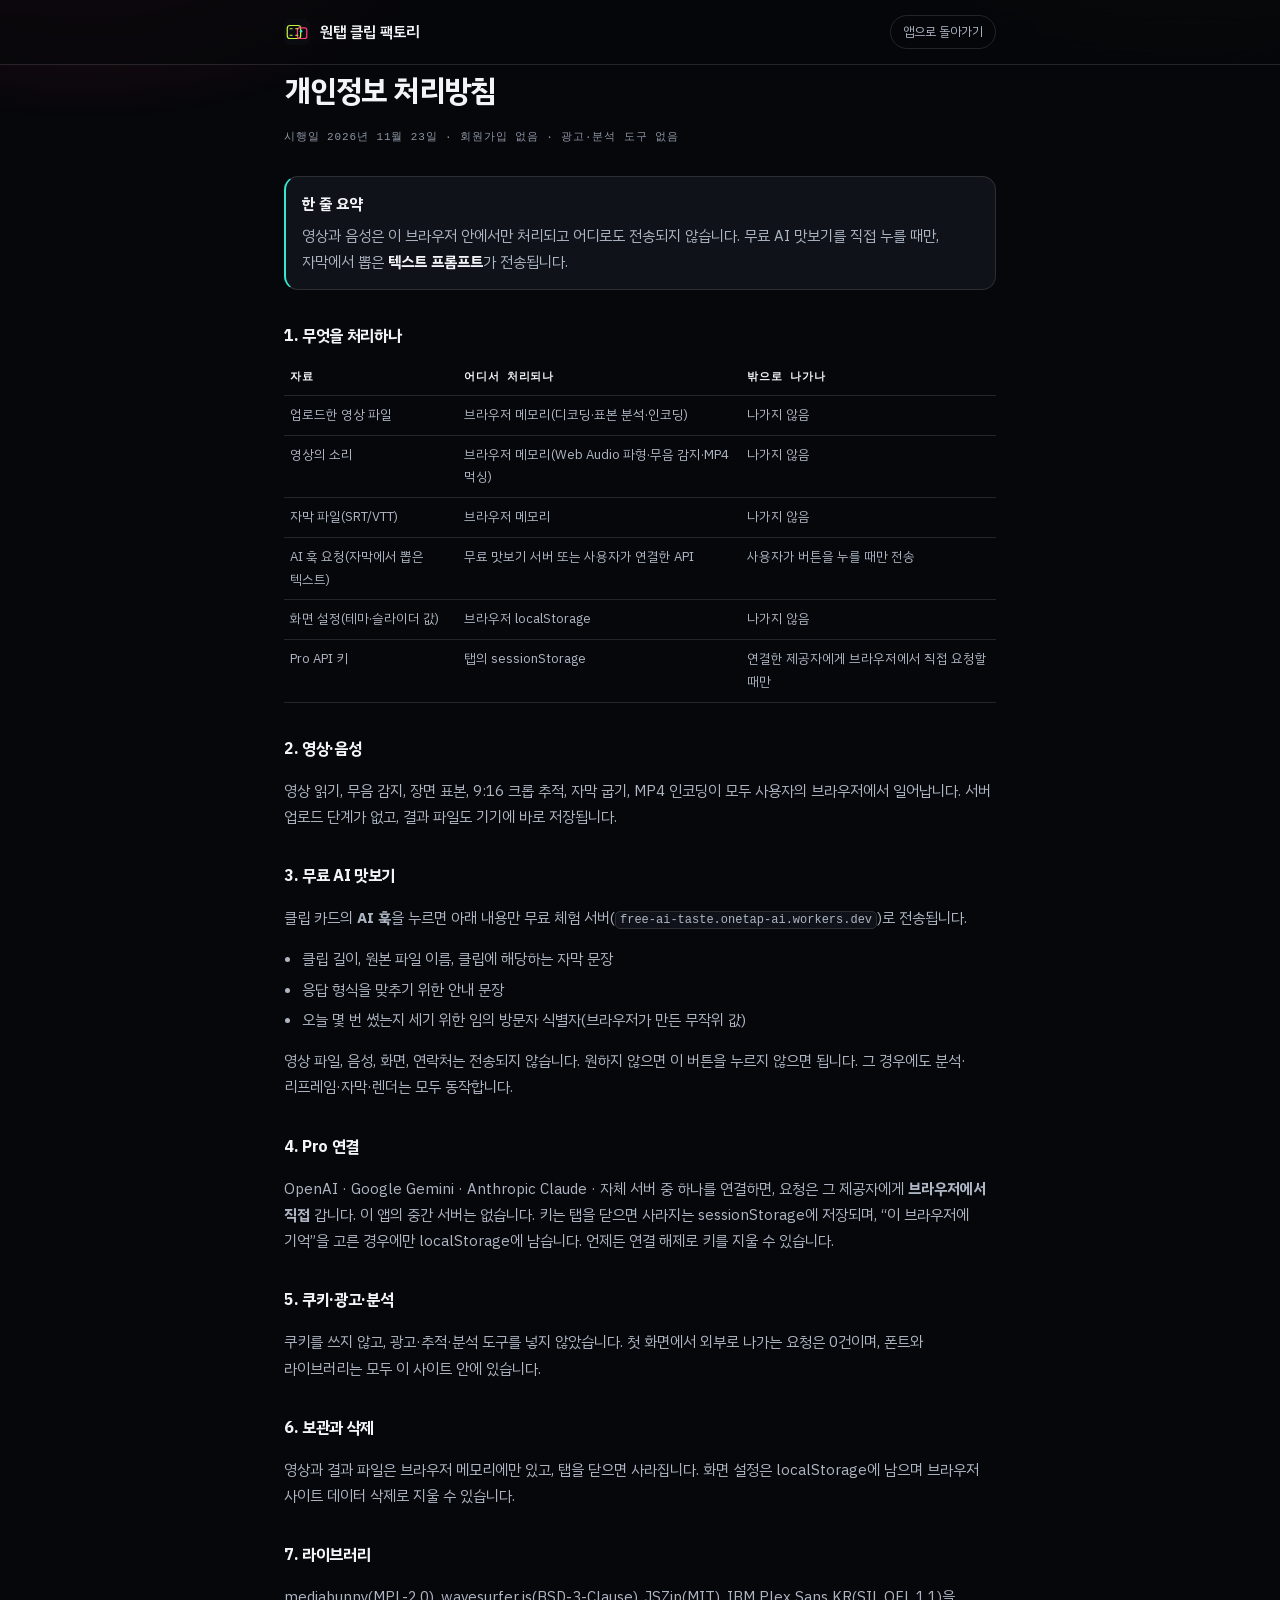
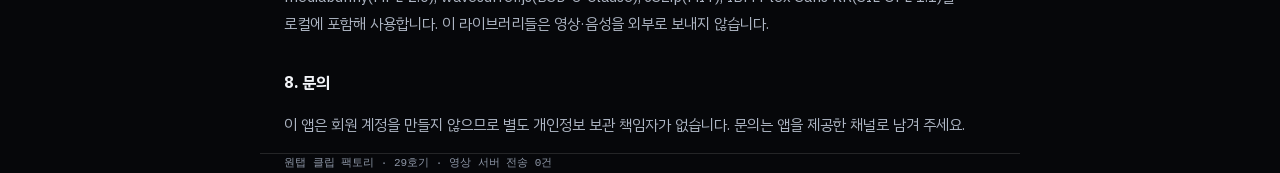
==== privacy.html @ 2fb36cf5 "feat: OneTap Clip Factory — long video to 9:16 short-form clips, fully in the browser" ====
<!DOCTYPE html>
<html lang="ko" data-theme="dark">
<head>
<meta charset="utf-8" />
<meta name="viewport" content="width=device-width, initial-scale=1" />
<title>개인정보 처리방침 — 원탭 클립 팩토리</title>
<meta name="description" content="원탭 클립 팩토리의 개인정보 처리방침. 영상과 음성은 브라우저 안에서만 처리되고 서버로 전송되지 않습니다. 무료 AI 맛보기를 쓸 때는 텍스트 프롬프트만 전송됩니다." />
<meta name="theme-color" content="#06070A" />
<meta name="color-scheme" content="dark light" />
<link rel="icon" href="favicon.svg" type="image/svg+xml" />
<style>
  @font-face { font-family: 'PlexKR'; src: url('assets/fonts/plexkr-Regular.woff2') format('woff2'); font-weight: 400; font-display: swap; }
  @font-face { font-family: 'PlexKR'; src: url('assets/fonts/plexkr-SemiBold.woff2') format('woff2'); font-weight: 500 600; font-display: swap; }
  @font-face { font-family: 'PlexKR'; src: url('assets/fonts/plexkr-Bold.woff2') format('woff2'); font-weight: 700 900; font-display: swap; }
  :root { --canvas:#06070A; --surface:#0F1218; --ink:#F2F4F8; --sub:#AEB6C4; --muted:#8C95A5; --line:rgba(255,255,255,.12); --accent:#FF7E9F; --teal:#35E6D0; --lime:#C8F441; --mono:ui-monospace,SFMono-Regular,Menlo,monospace; }
  html[data-theme="light"] { --canvas:#F2F4F8; --surface:#FFFFFF; --ink:#0D1016; --sub:#4A5261; --muted:#5D6673; --line:#E0E5EC; --accent:#A3134B; --teal:#0B7A6C; --lime:#4E6B00; }
  * { box-sizing: border-box; }
  body { margin:0; min-height:100vh; background:var(--canvas); color:var(--ink); font-family:'PlexKR', -apple-system, 'Apple SD Gothic Neo', sans-serif; font-size:15px; line-height:1.75; word-break:keep-all; -webkit-font-smoothing:antialiased; }
  body::before { content:""; position:fixed; inset:-20% -10%; pointer-events:none; z-index:0;
    background: radial-gradient(42% 34% at 14% 0%, rgba(255,59,114,.24), transparent 70%), radial-gradient(36% 28% at 86% 0%, rgba(200,244,65,.12), transparent 70%); }
  header { border-bottom:1px solid var(--line); position:relative; z-index:1; background:color-mix(in srgb, var(--canvas) 72%, transparent); -webkit-backdrop-filter:blur(18px); backdrop-filter:blur(18px); }
  .wrap { max-width:760px; margin:0 auto; padding:0 24px; }
  header .wrap { display:flex; align-items:center; justify-content:space-between; gap:16px; padding-top:15px; padding-bottom:15px; }
  .brand { display:flex; align-items:center; gap:10px; color:var(--ink); text-decoration:none; font-weight:600; font-size:15px; }
  .brand img { width:26px; height:26px; }
  header a.back { font-size:12.5px; color:var(--sub); text-decoration:none; border:1px solid var(--line); border-radius:999px; padding:5px 12px; }
  header a.back:hover { color:var(--ink); }
  main { padding:40px 0 64px; position:relative; z-index:1; }
  h1 { font-size:30px; letter-spacing:-0.04em; margin:0 0 8px; }
  .meta { font-family:var(--mono); font-size:11px; letter-spacing:.08em; text-transform:uppercase; color:var(--muted); margin-bottom:28px; }
  h2 { font-size:16px; margin:32px 0 8px; letter-spacing:-0.02em; }
  p, li { color:var(--sub); }
  ul { padding-left:18px; margin:8px 0; }
  li { margin:4px 0; }
  .box { background:var(--surface); border:1px solid var(--line); border-left:2px solid var(--teal); border-radius:14px; padding:14px 16px; margin:14px 0; }
  .box strong { color:var(--ink); }
  .box p { margin:6px 0 0; }
  table { width:100%; border-collapse:collapse; margin:10px 0 0; font-size:13px; }
  th, td { text-align:left; border-bottom:1px solid var(--line); padding:8px 6px; vertical-align:top; color:var(--sub); }
  th { color:var(--ink); font-weight:600; font-family:var(--mono); font-size:10.5px; letter-spacing:.08em; text-transform:uppercase; }
  code { font-family:var(--mono); font-size:12px; background:var(--surface); border:1px solid var(--line); border-radius:5px; padding:1px 4px; }
  footer { border-top:1px solid var(--line); padding:20px 0 40px; font-family:var(--mono); font-size:11px; color:var(--muted); position:relative; z-index:1; }
  a { color:var(--accent); }
</style>
</head>
<body>
<header>
  <div class="wrap">
    <a class="brand" href="index.html"><img src="favicon.svg" alt="" />원탭 클립 팩토리</a>
    <a class="back" href="index.html">앱으로 돌아가기</a>
  </div>
</header>
<main class="wrap">
  <h1>개인정보 처리방침</h1>
  <p class="meta">시행일 2026년 11월 23일 · 회원가입 없음 · 광고·분석 도구 없음</p>

  <div class="box">
    <strong>한 줄 요약</strong>
    <p>영상과 음성은 이 브라우저 안에서만 처리되고 어디로도 전송되지 않습니다. 무료 AI 맛보기를 직접 누를 때만, 자막에서 뽑은 <strong>텍스트 프롬프트</strong>가 전송됩니다.</p>
  </div>

  <h2>1. 무엇을 처리하나</h2>
  <table>
    <tr><th>자료</th><th>어디서 처리되나</th><th>밖으로 나가나</th></tr>
    <tr><td>업로드한 영상 파일</td><td>브라우저 메모리(디코딩·표본 분석·인코딩)</td><td>나가지 않음</td></tr>
    <tr><td>영상의 소리</td><td>브라우저 메모리(Web Audio 파형·무음 감지·MP4 먹싱)</td><td>나가지 않음</td></tr>
    <tr><td>자막 파일(SRT/VTT)</td><td>브라우저 메모리</td><td>나가지 않음</td></tr>
    <tr><td>AI 훅 요청(자막에서 뽑은 텍스트)</td><td>무료 맛보기 서버 또는 사용자가 연결한 API</td><td>사용자가 버튼을 누를 때만 전송</td></tr>
    <tr><td>화면 설정(테마·슬라이더 값)</td><td>브라우저 localStorage</td><td>나가지 않음</td></tr>
    <tr><td>Pro API 키</td><td>탭의 sessionStorage</td><td>연결한 제공자에게 브라우저에서 직접 요청할 때만</td></tr>
  </table>

  <h2>2. 영상·음성</h2>
  <p>영상 읽기, 무음 감지, 장면 표본, 9:16 크롭 추적, 자막 굽기, MP4 인코딩이 모두 사용자의 브라우저에서 일어납니다. 서버 업로드 단계가 없고, 결과 파일도 기기에 바로 저장됩니다.</p>

  <h2>3. 무료 AI 맛보기</h2>
  <p>클립 카드의 <strong>AI 훅</strong>을 누르면 아래 내용만 무료 체험 서버(<code>free-ai-taste.onetap-ai.workers.dev</code>)로 전송됩니다.</p>
  <ul>
    <li>클립 길이, 원본 파일 이름, 클립에 해당하는 자막 문장</li>
    <li>응답 형식을 맞추기 위한 안내 문장</li>
    <li>오늘 몇 번 썼는지 세기 위한 임의 방문자 식별자(브라우저가 만든 무작위 값)</li>
  </ul>
  <p>영상 파일, 음성, 화면, 연락처는 전송되지 않습니다. 원하지 않으면 이 버튼을 누르지 않으면 됩니다. 그 경우에도 분석·리프레임·자막·렌더는 모두 동작합니다.</p>

  <h2>4. Pro 연결</h2>
  <p>OpenAI · Google Gemini · Anthropic Claude · 자체 서버 중 하나를 연결하면, 요청은 그 제공자에게 <strong>브라우저에서 직접</strong> 갑니다. 이 앱의 중간 서버는 없습니다. 키는 탭을 닫으면 사라지는 sessionStorage에 저장되며, “이 브라우저에 기억”을 고른 경우에만 localStorage에 남습니다. 언제든 연결 해제로 키를 지울 수 있습니다.</p>

  <h2>5. 쿠키·광고·분석</h2>
  <p>쿠키를 쓰지 않고, 광고·추적·분석 도구를 넣지 않았습니다. 첫 화면에서 외부로 나가는 요청은 0건이며, 폰트와 라이브러리는 모두 이 사이트 안에 있습니다.</p>

  <h2>6. 보관과 삭제</h2>
  <p>영상과 결과 파일은 브라우저 메모리에만 있고, 탭을 닫으면 사라집니다. 화면 설정은 localStorage에 남으며 브라우저 사이트 데이터 삭제로 지울 수 있습니다.</p>

  <h2>7. 라이브러리</h2>
  <p>mediabunny(MPL-2.0), wavesurfer.js(BSD-3-Clause), JSZip(MIT), IBM Plex Sans KR(SIL OFL 1.1)을 로컬에 포함해 사용합니다. 이 라이브러리들은 영상·음성을 외부로 보내지 않습니다.</p>

  <h2>8. 문의</h2>
  <p>이 앱은 회원 계정을 만들지 않으므로 별도 개인정보 보관 책임자가 없습니다. 문의는 앱을 제공한 채널로 남겨 주세요.</p>
</main>
<footer class="wrap">원탭 클립 팩토리 · 29호기 · 영상 서버 전송 0건</footer>
</body>
</html>
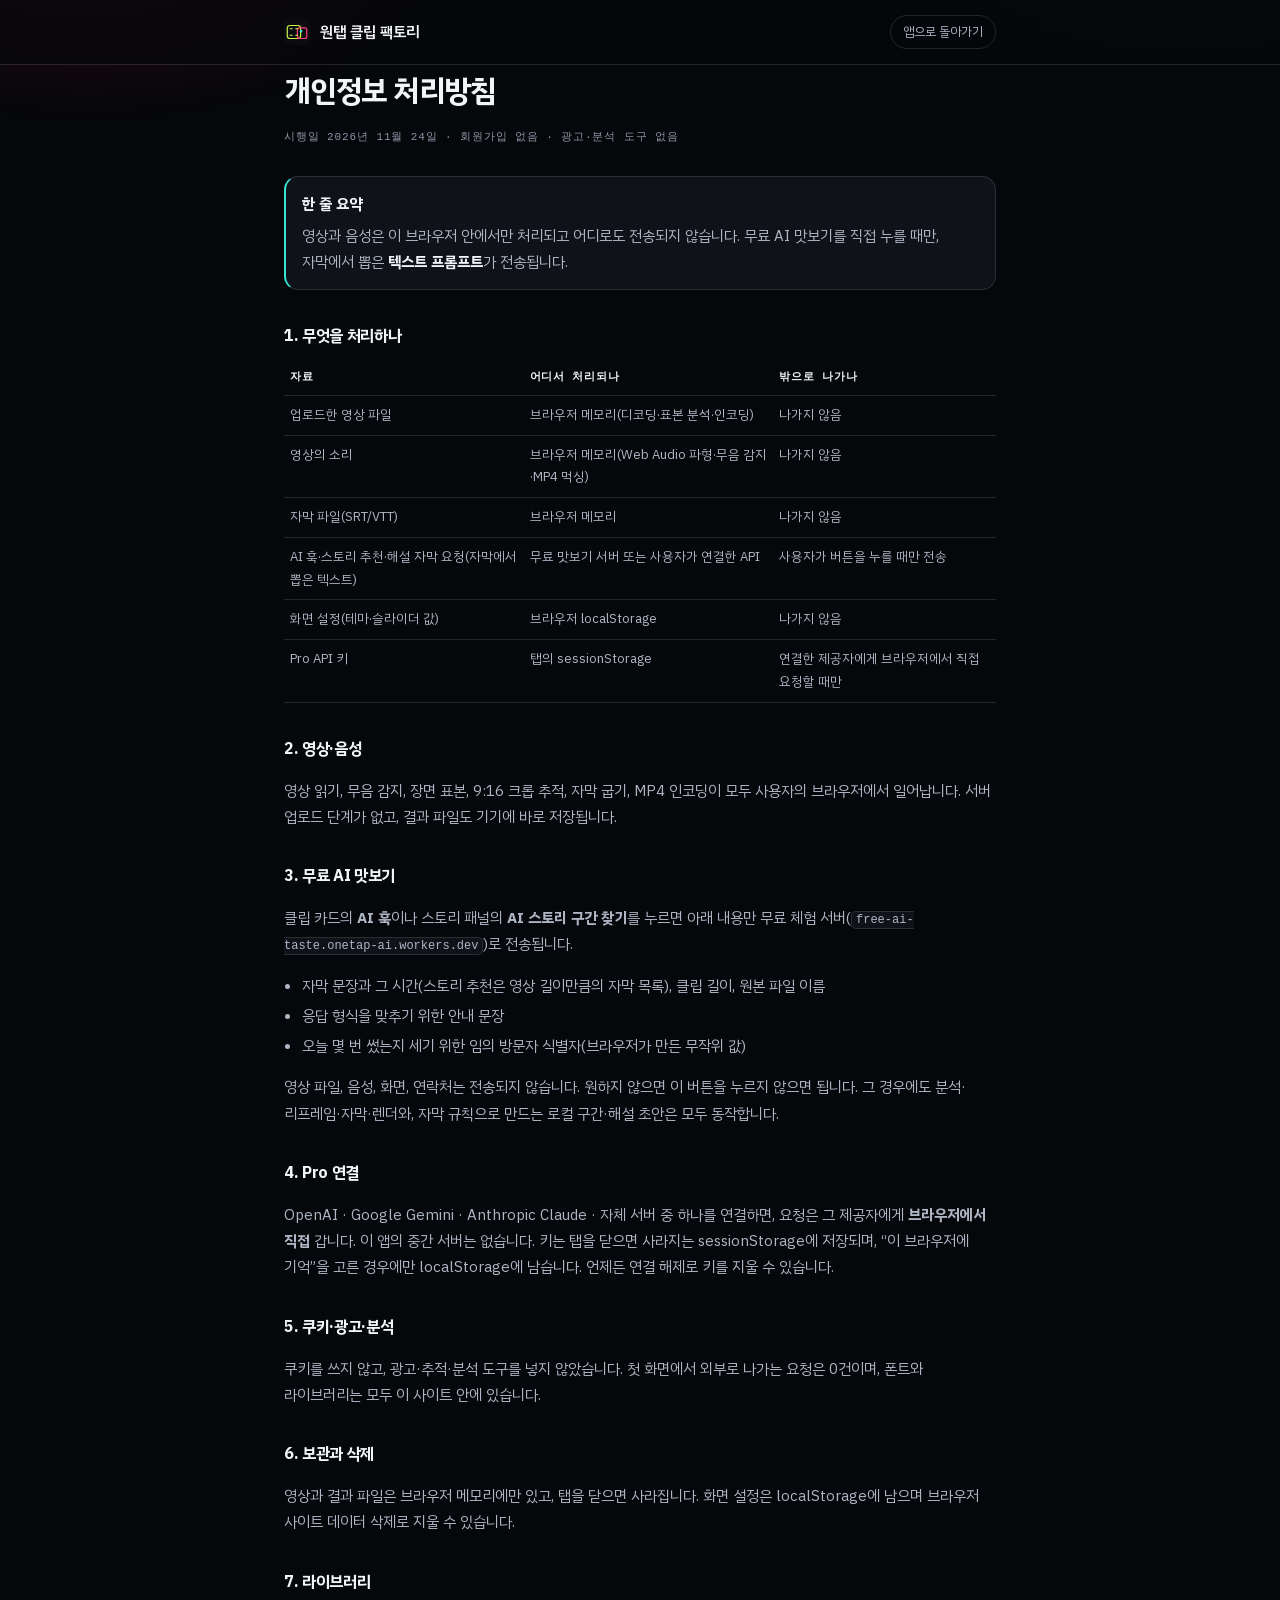
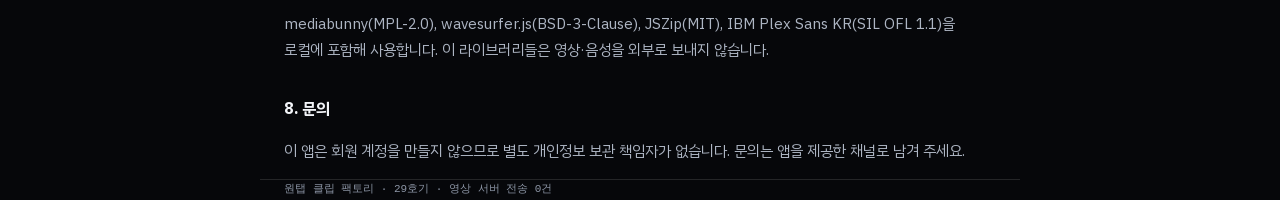
==== commit 5be4c4f0: "feat(clip-factory): 자막 기반 AI 스토리 구간 추천 + AI 해설 자막(새 해석) 생성·번인 - .srt/.vtt 입력(파일·붙여넣기·데모 자막) → AI가 스토" ====
--- a/privacy.html
+++ b/privacy.html
@@ -52,7 +52,7 @@
 </header>
 <main class="wrap">
   <h1>개인정보 처리방침</h1>
-  <p class="meta">시행일 2026년 11월 23일 · 회원가입 없음 · 광고·분석 도구 없음</p>
+  <p class="meta">시행일 2026년 11월 24일 · 회원가입 없음 · 광고·분석 도구 없음</p>
 
   <div class="box">
     <strong>한 줄 요약</strong>
@@ -65,7 +65,7 @@
     <tr><td>업로드한 영상 파일</td><td>브라우저 메모리(디코딩·표본 분석·인코딩)</td><td>나가지 않음</td></tr>
     <tr><td>영상의 소리</td><td>브라우저 메모리(Web Audio 파형·무음 감지·MP4 먹싱)</td><td>나가지 않음</td></tr>
     <tr><td>자막 파일(SRT/VTT)</td><td>브라우저 메모리</td><td>나가지 않음</td></tr>
-    <tr><td>AI 훅 요청(자막에서 뽑은 텍스트)</td><td>무료 맛보기 서버 또는 사용자가 연결한 API</td><td>사용자가 버튼을 누를 때만 전송</td></tr>
+    <tr><td>AI 훅·스토리 추천·해설 자막 요청(자막에서 뽑은 텍스트)</td><td>무료 맛보기 서버 또는 사용자가 연결한 API</td><td>사용자가 버튼을 누를 때만 전송</td></tr>
     <tr><td>화면 설정(테마·슬라이더 값)</td><td>브라우저 localStorage</td><td>나가지 않음</td></tr>
     <tr><td>Pro API 키</td><td>탭의 sessionStorage</td><td>연결한 제공자에게 브라우저에서 직접 요청할 때만</td></tr>
   </table>
@@ -74,13 +74,13 @@
   <p>영상 읽기, 무음 감지, 장면 표본, 9:16 크롭 추적, 자막 굽기, MP4 인코딩이 모두 사용자의 브라우저에서 일어납니다. 서버 업로드 단계가 없고, 결과 파일도 기기에 바로 저장됩니다.</p>
 
   <h2>3. 무료 AI 맛보기</h2>
-  <p>클립 카드의 <strong>AI 훅</strong>을 누르면 아래 내용만 무료 체험 서버(<code>free-ai-taste.onetap-ai.workers.dev</code>)로 전송됩니다.</p>
+  <p>클립 카드의 <strong>AI 훅</strong>이나 스토리 패널의 <strong>AI 스토리 구간 찾기</strong>를 누르면 아래 내용만 무료 체험 서버(<code>free-ai-taste.onetap-ai.workers.dev</code>)로 전송됩니다.</p>
   <ul>
-    <li>클립 길이, 원본 파일 이름, 클립에 해당하는 자막 문장</li>
+    <li>자막 문장과 그 시간(스토리 추천은 영상 길이만큼의 자막 목록), 클립 길이, 원본 파일 이름</li>
     <li>응답 형식을 맞추기 위한 안내 문장</li>
     <li>오늘 몇 번 썼는지 세기 위한 임의 방문자 식별자(브라우저가 만든 무작위 값)</li>
   </ul>
-  <p>영상 파일, 음성, 화면, 연락처는 전송되지 않습니다. 원하지 않으면 이 버튼을 누르지 않으면 됩니다. 그 경우에도 분석·리프레임·자막·렌더는 모두 동작합니다.</p>
+  <p>영상 파일, 음성, 화면, 연락처는 전송되지 않습니다. 원하지 않으면 이 버튼을 누르지 않으면 됩니다. 그 경우에도 분석·리프레임·자막·렌더와, 자막 규칙으로 만드는 로컬 구간·해설 초안은 모두 동작합니다.</p>
 
   <h2>4. Pro 연결</h2>
   <p>OpenAI · Google Gemini · Anthropic Claude · 자체 서버 중 하나를 연결하면, 요청은 그 제공자에게 <strong>브라우저에서 직접</strong> 갑니다. 이 앱의 중간 서버는 없습니다. 키는 탭을 닫으면 사라지는 sessionStorage에 저장되며, “이 브라우저에 기억”을 고른 경우에만 localStorage에 남습니다. 언제든 연결 해제로 키를 지울 수 있습니다.</p>
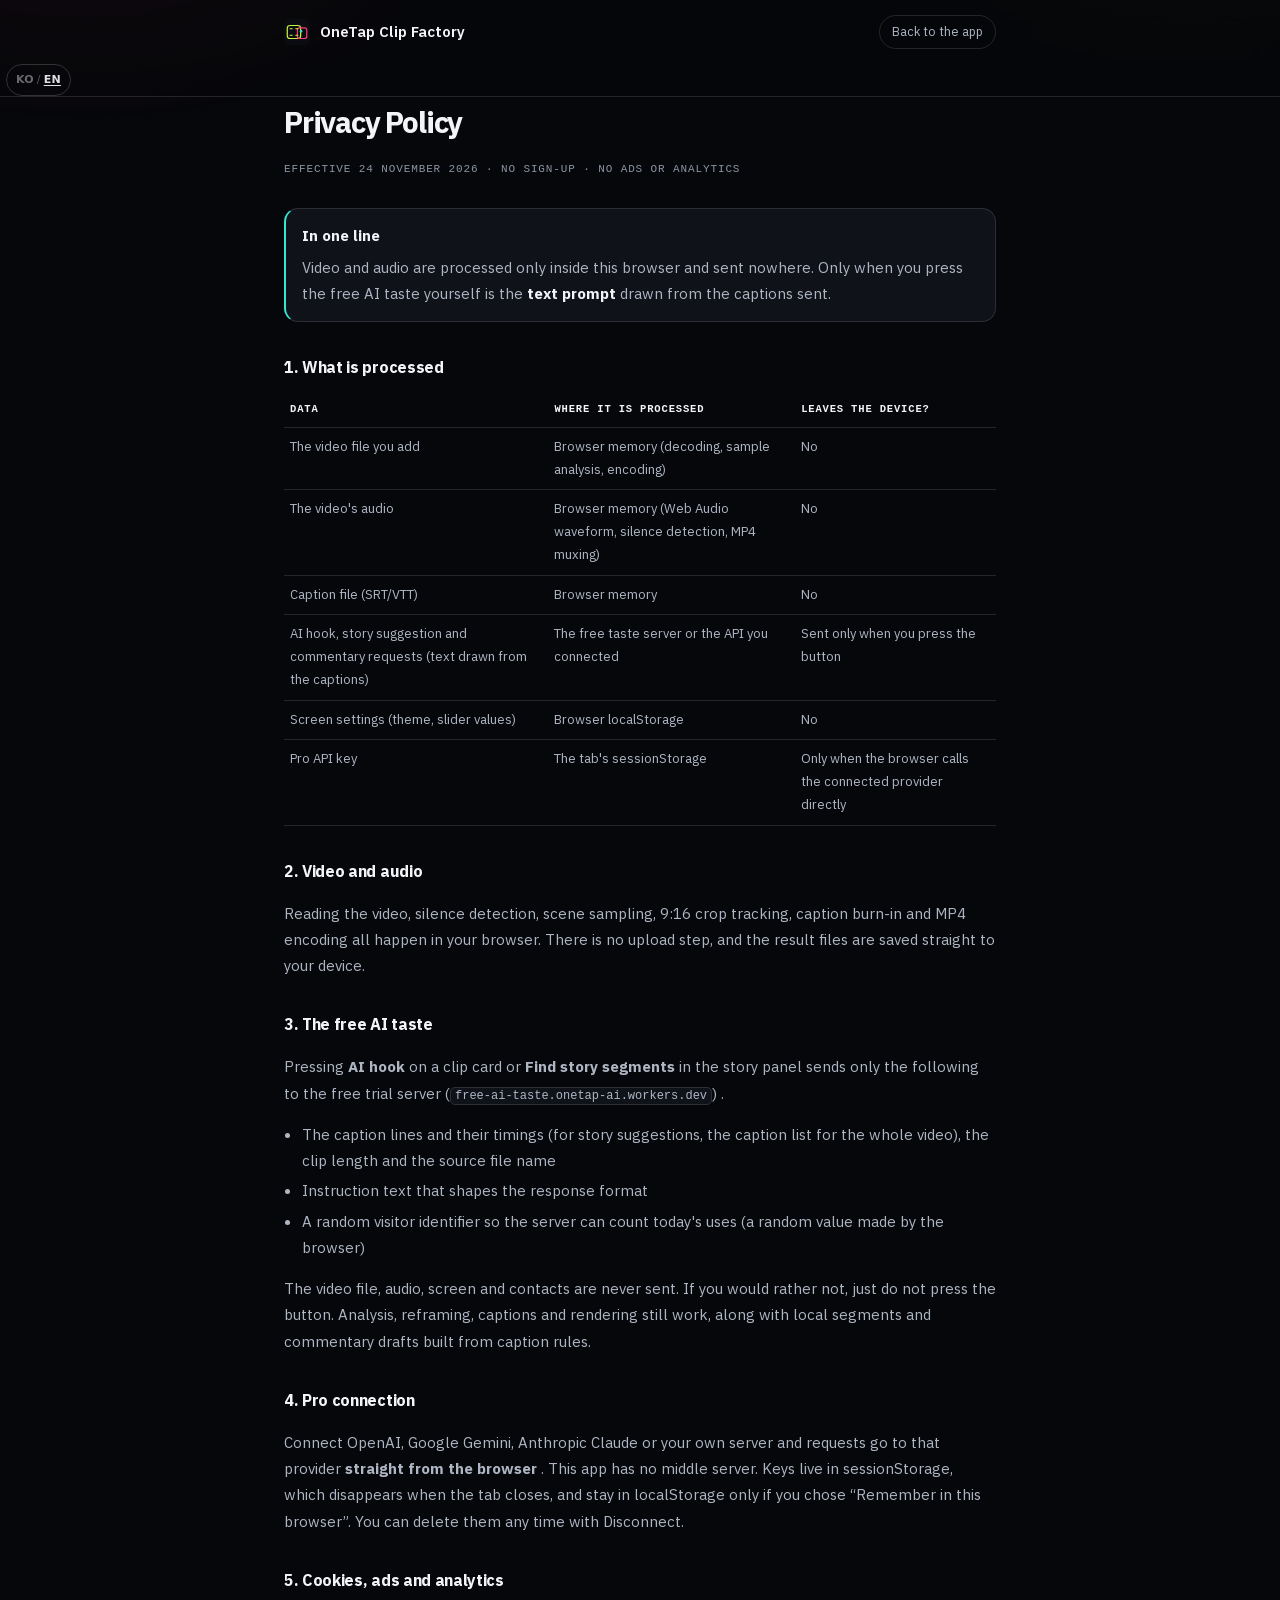
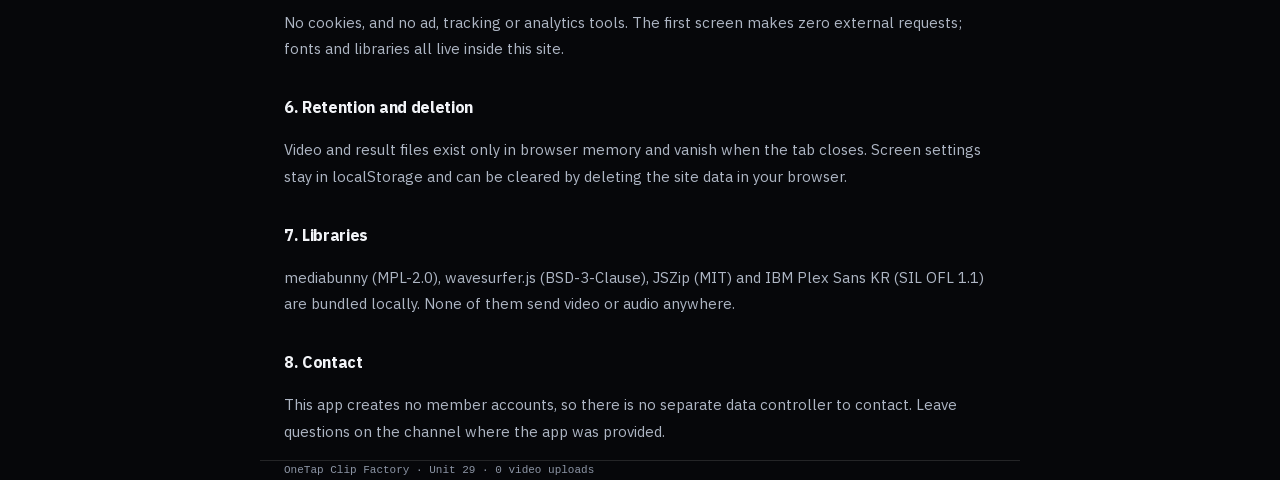
==== commit cbd343f1: "feat(i18n): 한/영 자동 감지 + KO/EN 토글, 전체 UI·가이드·개인정보 페이지 영문 번역" ====
--- a/privacy.html
+++ b/privacy.html
@@ -98,5 +98,6 @@
   <p>이 앱은 회원 계정을 만들지 않으므로 별도 개인정보 보관 책임자가 없습니다. 문의는 앱을 제공한 채널로 남겨 주세요.</p>
 </main>
 <footer class="wrap">원탭 클립 팩토리 · 29호기 · 영상 서버 전송 0건</footer>
+<script src="i18n.js"></script>
 </body>
 </html>
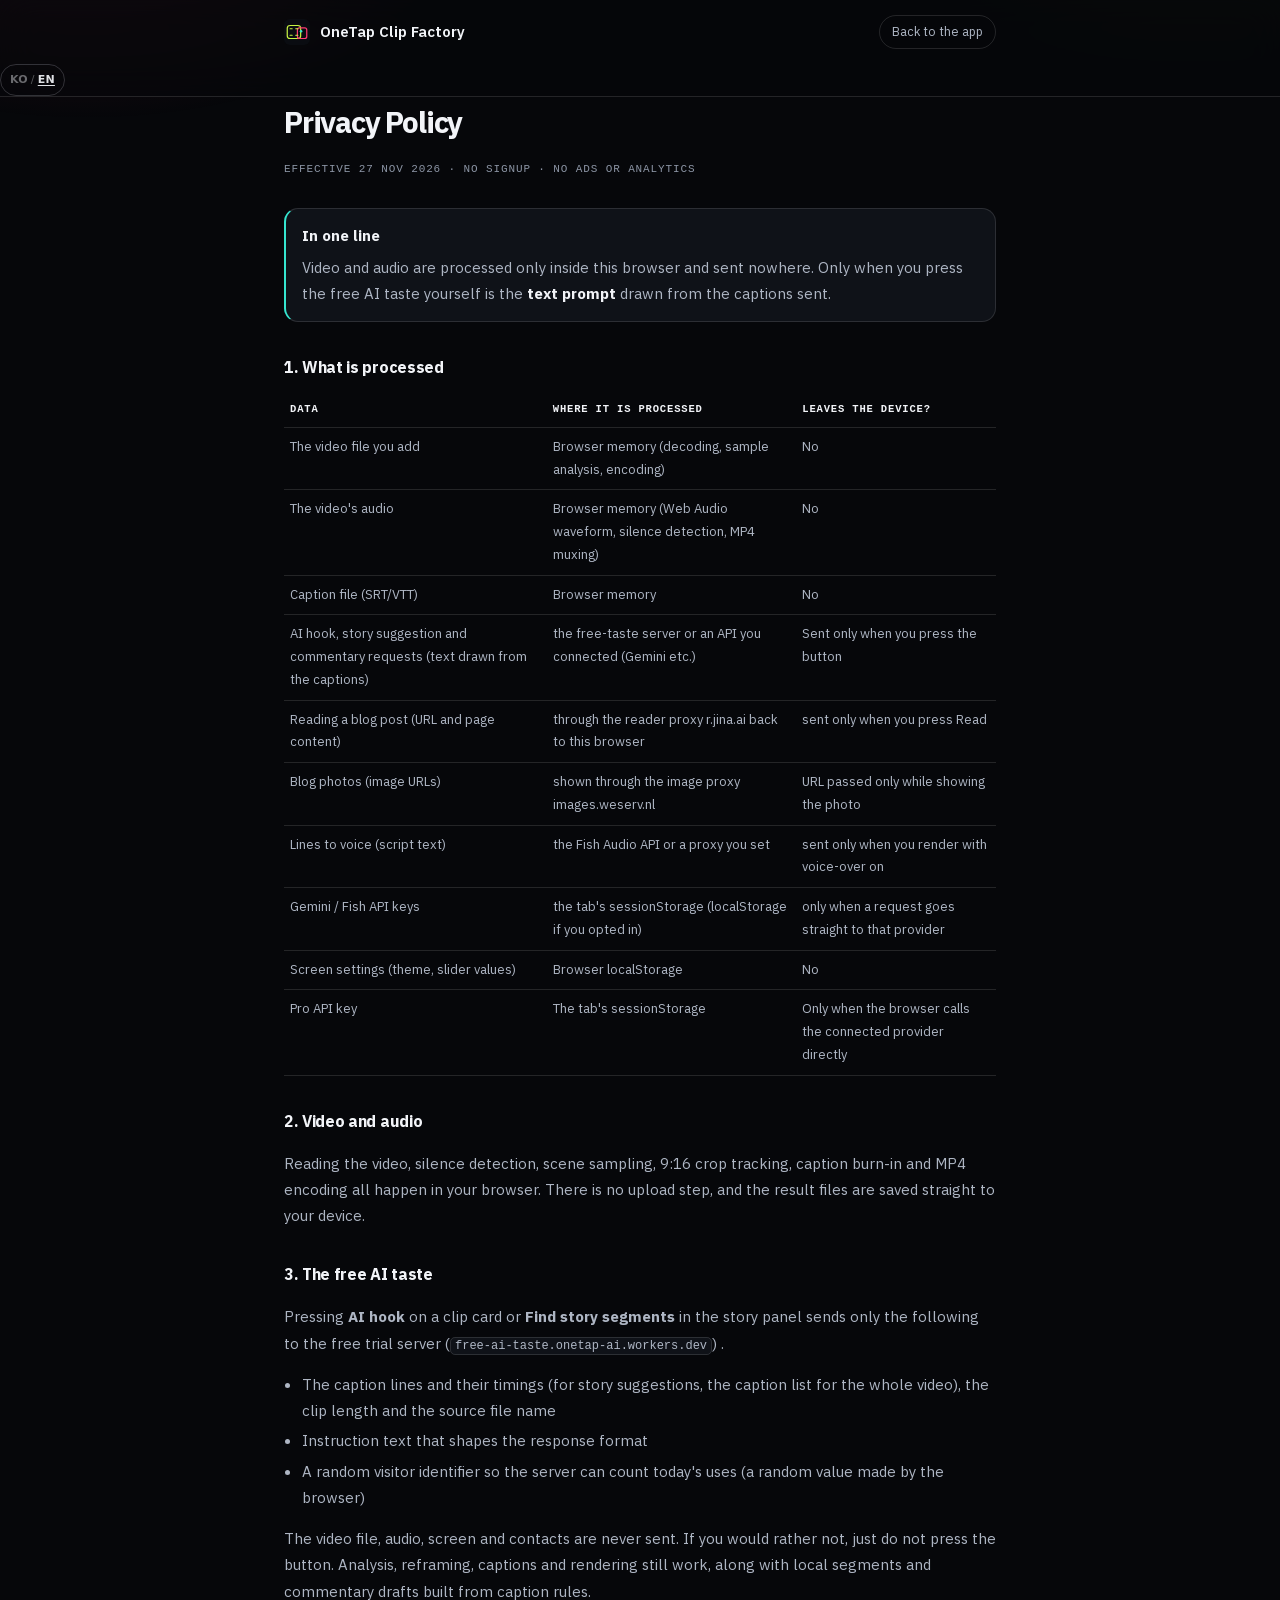
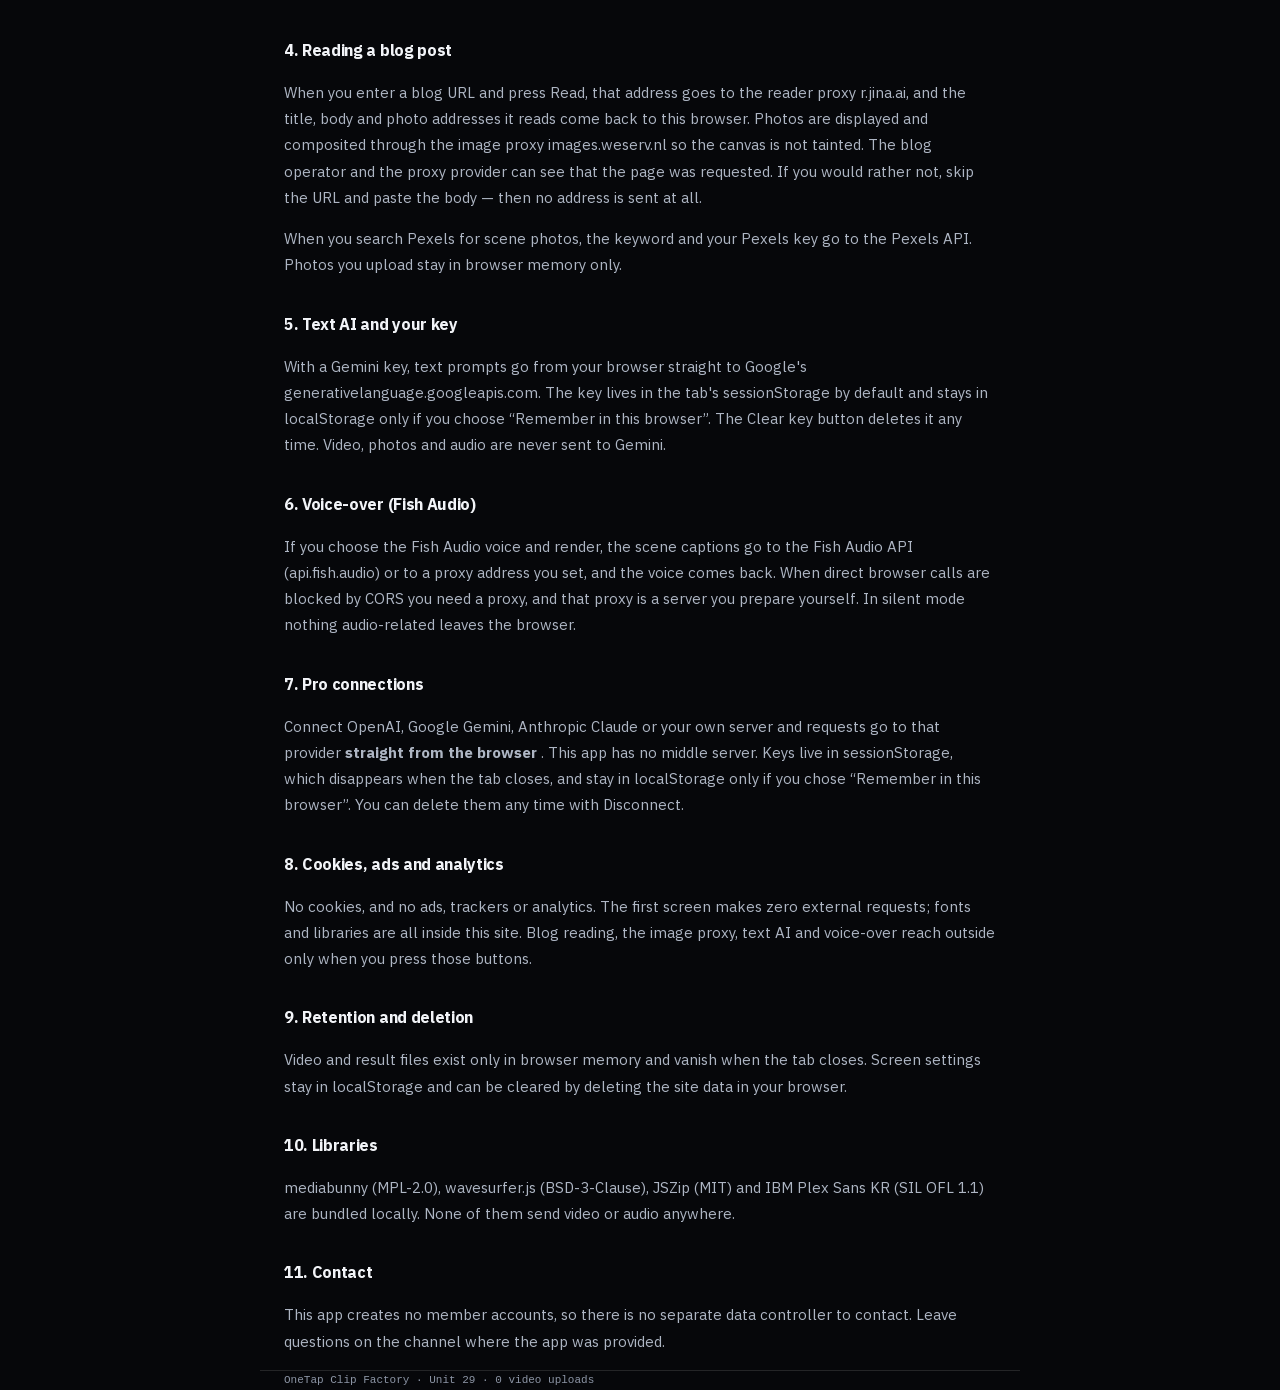
==== commit bd042c99: "feat(v2): 영상 원버튼 자동컷 + 블로그→카드 쇼츠 - 모드 A(영상 자동컷): 무음 자동 컷·9:16(피사체/중앙/블러 배경)·대본→자막 배분·   카라오케 자막·AI 제" ====
--- a/privacy.html
+++ b/privacy.html
@@ -52,7 +52,7 @@
 </header>
 <main class="wrap">
   <h1>개인정보 처리방침</h1>
-  <p class="meta">시행일 2026년 11월 24일 · 회원가입 없음 · 광고·분석 도구 없음</p>
+  <p class="meta">시행일 2026년 11월 27일 · 회원가입 없음 · 광고·분석 도구 없음</p>
 
   <div class="box">
     <strong>한 줄 요약</strong>
@@ -65,7 +65,11 @@
     <tr><td>업로드한 영상 파일</td><td>브라우저 메모리(디코딩·표본 분석·인코딩)</td><td>나가지 않음</td></tr>
     <tr><td>영상의 소리</td><td>브라우저 메모리(Web Audio 파형·무음 감지·MP4 먹싱)</td><td>나가지 않음</td></tr>
     <tr><td>자막 파일(SRT/VTT)</td><td>브라우저 메모리</td><td>나가지 않음</td></tr>
-    <tr><td>AI 훅·스토리 추천·해설 자막 요청(자막에서 뽑은 텍스트)</td><td>무료 맛보기 서버 또는 사용자가 연결한 API</td><td>사용자가 버튼을 누를 때만 전송</td></tr>
+    <tr><td>AI 훅·스토리 추천·해설 자막 요청(자막에서 뽑은 텍스트)</td><td>무료 맛보기 서버 또는 사용자가 연결한 API(Gemini 등)</td><td>사용자가 버튼을 누를 때만 전송</td></tr>
+    <tr><td>블로그 글 읽기(URL·페이지 내용)</td><td>읽기 프록시 r.jina.ai를 거쳐 이 브라우저로</td><td>URL을 읽기를 누를 때만 전송</td></tr>
+    <tr><td>블로그 사진(이미지 URL)</td><td>이미지 프록시 images.weserv.nl을 거쳐 표시</td><td>사진을 표시할 때만 URL 전달</td></tr>
+    <tr><td>더빙할 문장(대본 텍스트)</td><td>Fish Audio API 또는 사용자가 지정한 프록시</td><td>더빙을 켜고 렌더할 때만 전송</td></tr>
+    <tr><td>Gemini·Fish API 키</td><td>탭의 sessionStorage(선택한 경우 localStorage)</td><td>해당 제공자에게 직접 요청할 때만</td></tr>
     <tr><td>화면 설정(테마·슬라이더 값)</td><td>브라우저 localStorage</td><td>나가지 않음</td></tr>
     <tr><td>Pro API 키</td><td>탭의 sessionStorage</td><td>연결한 제공자에게 브라우저에서 직접 요청할 때만</td></tr>
   </table>
@@ -82,19 +86,29 @@
   </ul>
   <p>영상 파일, 음성, 화면, 연락처는 전송되지 않습니다. 원하지 않으면 이 버튼을 누르지 않으면 됩니다. 그 경우에도 분석·리프레임·자막·렌더와, 자막 규칙으로 만드는 로컬 구간·해설 초안은 모두 동작합니다.</p>
 
-  <h2>4. Pro 연결</h2>
+  <h2>4. 블로그 글 읽기</h2>
+  <p>블로그 URL을 넣고 읽기를 누르면 그 주소가 읽기 프록시 r.jina.ai로 전달되고, 프록시가 읽은 글의 제목·본문·사진 주소가 이 브라우저로 돌아옵니다. 사진은 캔버스가 오염되지 않도록 이미지 프록시 images.weserv.nl을 거쳐 표시·합성됩니다. 이 과정에서 블로그 운영자와 프록시 제공자는 해당 페이지를 요청한 사실을 알 수 있습니다. 읽고 싶지 않으면 URL을 쓰지 않고 본문을 직접 붙여넣으면 되고, 그 경우 어떤 주소도 전송되지 않습니다.</p>
+  <p>장면 사진을 Pexels에서 찾을 때는 검색어와 Pexels 키가 Pexels API로 전송됩니다. 내 사진을 올리면 그 파일은 브라우저 메모리에만 있습니다.</p>
+
+  <h2>5. 텍스트 AI와 내 키</h2>
+  <p>Gemini 키를 넣으면 글의 텍스트 프롬프트가 Google의 generativelanguage.googleapis.com으로 브라우저에서 직접 전송됩니다. 키는 기본으로 탭의 sessionStorage에만 있고, “이 브라우저에 기억”을 고른 경우에만 localStorage에 남습니다. 키 지우기 버튼으로 언제든 삭제할 수 있습니다. 영상·사진·음성은 Gemini로 보내지 않습니다.</p>
+
+  <h2>6. 더빙(Fish Audio)</h2>
+  <p>더빙을 Fish Audio 성우로 고르고 렌더하면, 장면의 자막 문장이 Fish Audio API(api.fish.audio) 또는 사용자가 직접 지정한 프록시 주소로 전송되어 음성을 받습니다. 브라우저에서 직접 호출이 막히는 경우(CORS)에는 프록시가 필요하며, 프록시는 사용자가 직접 준비한 서버입니다. 더빙을 쓰지 않는 무음 모드에서는 어떤 음성도 외부로 나가지 않습니다.</p>
+
+  <h2>7. Pro 연결</h2>
   <p>OpenAI · Google Gemini · Anthropic Claude · 자체 서버 중 하나를 연결하면, 요청은 그 제공자에게 <strong>브라우저에서 직접</strong> 갑니다. 이 앱의 중간 서버는 없습니다. 키는 탭을 닫으면 사라지는 sessionStorage에 저장되며, “이 브라우저에 기억”을 고른 경우에만 localStorage에 남습니다. 언제든 연결 해제로 키를 지울 수 있습니다.</p>
 
-  <h2>5. 쿠키·광고·분석</h2>
-  <p>쿠키를 쓰지 않고, 광고·추적·분석 도구를 넣지 않았습니다. 첫 화면에서 외부로 나가는 요청은 0건이며, 폰트와 라이브러리는 모두 이 사이트 안에 있습니다.</p>
+  <h2>8. 쿠키·광고·분석</h2>
+  <p>쿠키를 쓰지 않고, 광고·추적·분석 도구를 넣지 않았습니다. 첫 화면에서 외부로 나가는 요청은 0건이며, 폰트와 라이브러리는 모두 이 사이트 안에 있습니다. 블로그 읽기·이미지 프록시·텍스트 AI·더빙은 해당 버튼을 눌렀을 때만 외부로 요청합니다.</p>
 
-  <h2>6. 보관과 삭제</h2>
+  <h2>9. 보관과 삭제</h2>
   <p>영상과 결과 파일은 브라우저 메모리에만 있고, 탭을 닫으면 사라집니다. 화면 설정은 localStorage에 남으며 브라우저 사이트 데이터 삭제로 지울 수 있습니다.</p>
 
-  <h2>7. 라이브러리</h2>
+  <h2>10. 라이브러리</h2>
   <p>mediabunny(MPL-2.0), wavesurfer.js(BSD-3-Clause), JSZip(MIT), IBM Plex Sans KR(SIL OFL 1.1)을 로컬에 포함해 사용합니다. 이 라이브러리들은 영상·음성을 외부로 보내지 않습니다.</p>
 
-  <h2>8. 문의</h2>
+  <h2>11. 문의</h2>
   <p>이 앱은 회원 계정을 만들지 않으므로 별도 개인정보 보관 책임자가 없습니다. 문의는 앱을 제공한 채널로 남겨 주세요.</p>
 </main>
 <footer class="wrap">원탭 클립 팩토리 · 29호기 · 영상 서버 전송 0건</footer>
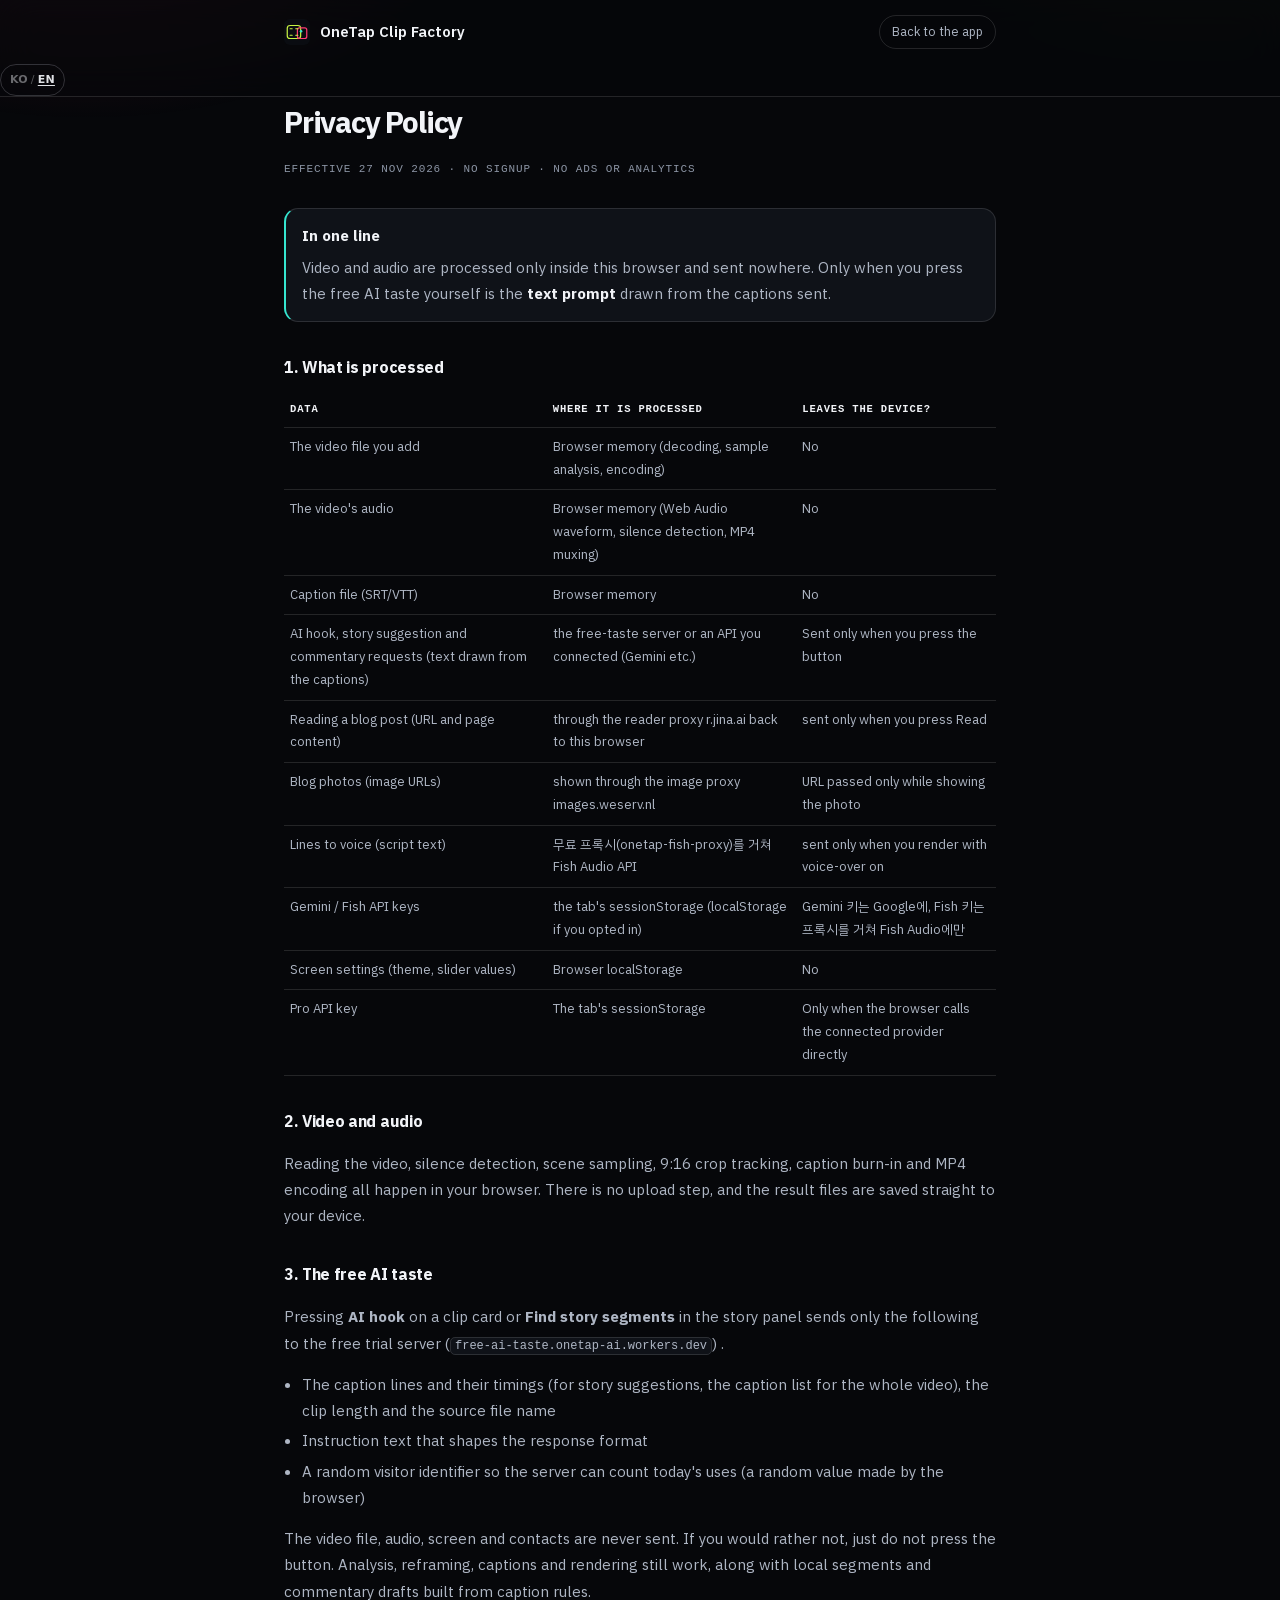
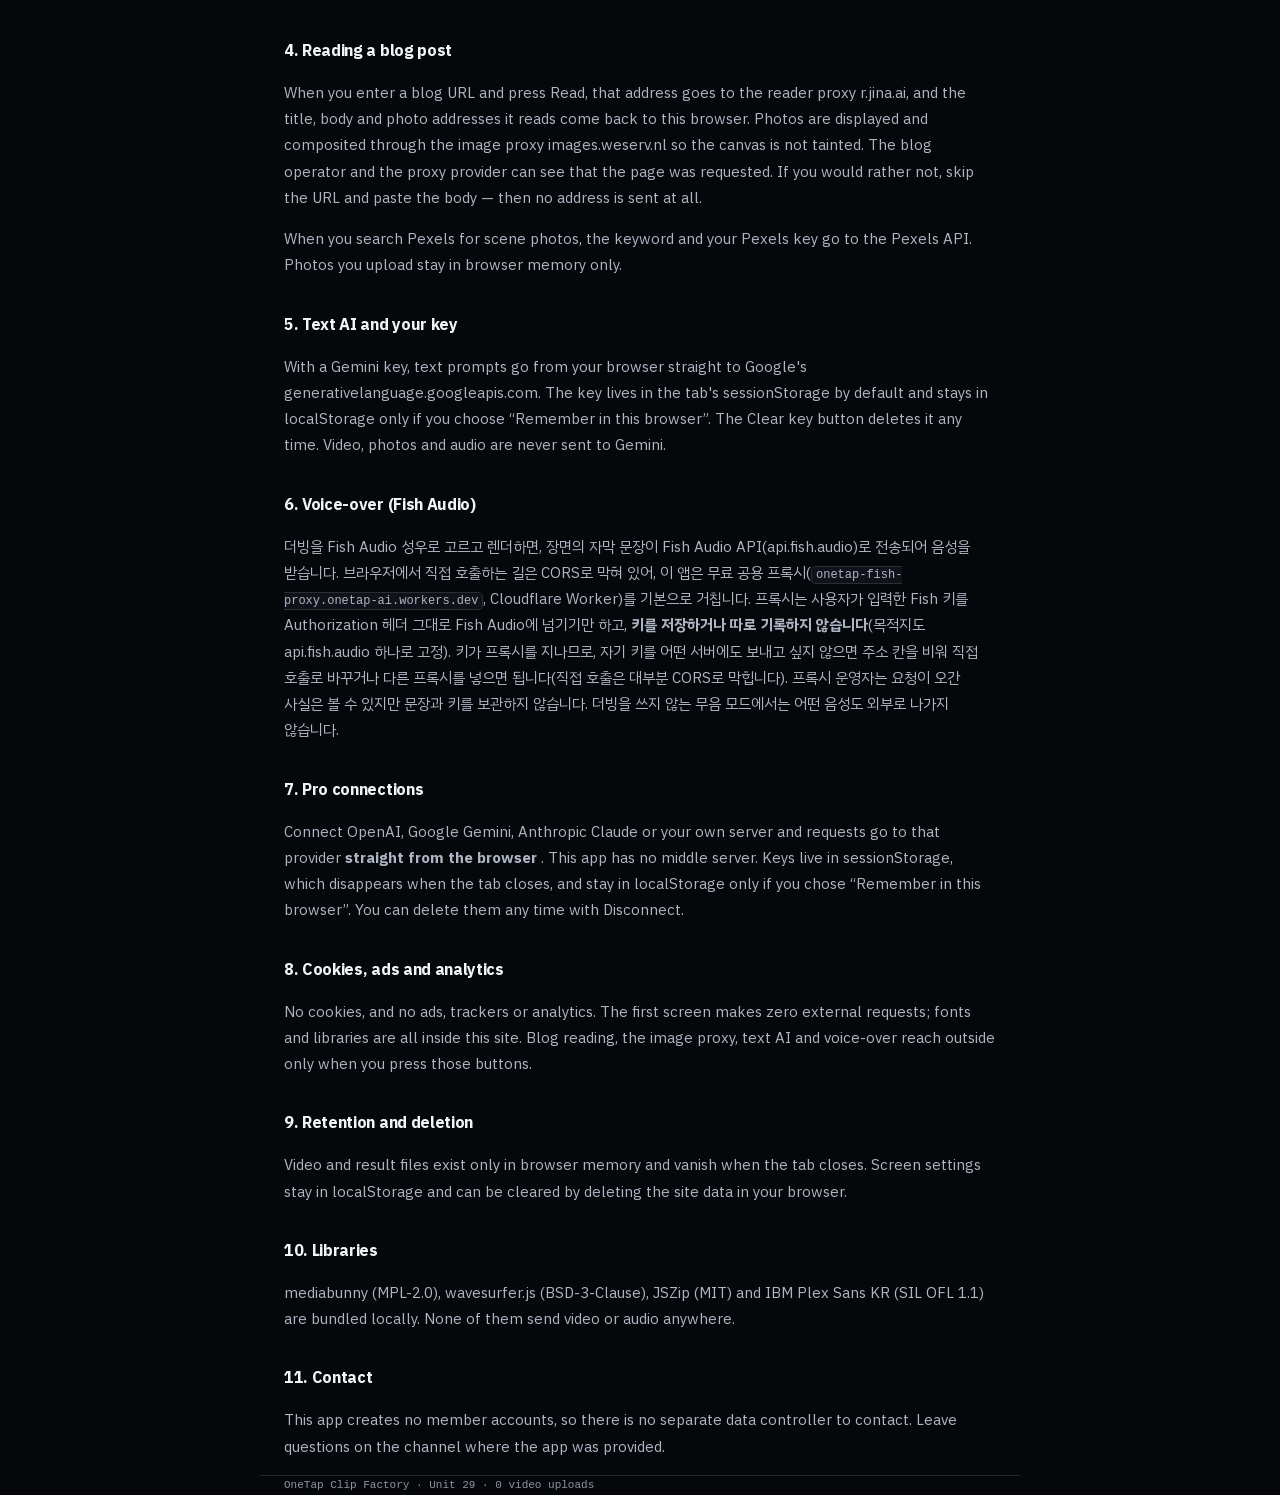
==== commit e102fa88: "feat(tts): Fish Audio 무료 프록시 기본 연결 (onetap-fish-proxy Worker) - engines/tts.js: DEFAULT_PROXY 상수와 기본" ====
--- a/privacy.html
+++ b/privacy.html
@@ -68,8 +68,8 @@
     <tr><td>AI 훅·스토리 추천·해설 자막 요청(자막에서 뽑은 텍스트)</td><td>무료 맛보기 서버 또는 사용자가 연결한 API(Gemini 등)</td><td>사용자가 버튼을 누를 때만 전송</td></tr>
     <tr><td>블로그 글 읽기(URL·페이지 내용)</td><td>읽기 프록시 r.jina.ai를 거쳐 이 브라우저로</td><td>URL을 읽기를 누를 때만 전송</td></tr>
     <tr><td>블로그 사진(이미지 URL)</td><td>이미지 프록시 images.weserv.nl을 거쳐 표시</td><td>사진을 표시할 때만 URL 전달</td></tr>
-    <tr><td>더빙할 문장(대본 텍스트)</td><td>Fish Audio API 또는 사용자가 지정한 프록시</td><td>더빙을 켜고 렌더할 때만 전송</td></tr>
-    <tr><td>Gemini·Fish API 키</td><td>탭의 sessionStorage(선택한 경우 localStorage)</td><td>해당 제공자에게 직접 요청할 때만</td></tr>
+    <tr><td>더빙할 문장(대본 텍스트)</td><td>무료 프록시(onetap-fish-proxy)를 거쳐 Fish Audio API</td><td>더빙을 켜고 렌더할 때만 전송</td></tr>
+    <tr><td>Gemini·Fish API 키</td><td>탭의 sessionStorage(선택한 경우 localStorage)</td><td>Gemini 키는 Google에, Fish 키는 프록시를 거쳐 Fish Audio에만</td></tr>
     <tr><td>화면 설정(테마·슬라이더 값)</td><td>브라우저 localStorage</td><td>나가지 않음</td></tr>
     <tr><td>Pro API 키</td><td>탭의 sessionStorage</td><td>연결한 제공자에게 브라우저에서 직접 요청할 때만</td></tr>
   </table>
@@ -94,7 +94,7 @@
   <p>Gemini 키를 넣으면 글의 텍스트 프롬프트가 Google의 generativelanguage.googleapis.com으로 브라우저에서 직접 전송됩니다. 키는 기본으로 탭의 sessionStorage에만 있고, “이 브라우저에 기억”을 고른 경우에만 localStorage에 남습니다. 키 지우기 버튼으로 언제든 삭제할 수 있습니다. 영상·사진·음성은 Gemini로 보내지 않습니다.</p>
 
   <h2>6. 더빙(Fish Audio)</h2>
-  <p>더빙을 Fish Audio 성우로 고르고 렌더하면, 장면의 자막 문장이 Fish Audio API(api.fish.audio) 또는 사용자가 직접 지정한 프록시 주소로 전송되어 음성을 받습니다. 브라우저에서 직접 호출이 막히는 경우(CORS)에는 프록시가 필요하며, 프록시는 사용자가 직접 준비한 서버입니다. 더빙을 쓰지 않는 무음 모드에서는 어떤 음성도 외부로 나가지 않습니다.</p>
+  <p>더빙을 Fish Audio 성우로 고르고 렌더하면, 장면의 자막 문장이 Fish Audio API(api.fish.audio)로 전송되어 음성을 받습니다. 브라우저에서 직접 호출하는 길은 CORS로 막혀 있어, 이 앱은 무료 공용 프록시(<code>onetap-fish-proxy.onetap-ai.workers.dev</code>, Cloudflare Worker)를 기본으로 거칩니다. 프록시는 사용자가 입력한 Fish 키를 Authorization 헤더 그대로 Fish Audio에 넘기기만 하고, <strong>키를 저장하거나 따로 기록하지 않습니다</strong>(목적지도 api.fish.audio 하나로 고정). 키가 프록시를 지나므로, 자기 키를 어떤 서버에도 보내고 싶지 않으면 주소 칸을 비워 직접 호출로 바꾸거나 다른 프록시를 넣으면 됩니다(직접 호출은 대부분 CORS로 막힙니다). 프록시 운영자는 요청이 오간 사실은 볼 수 있지만 문장과 키를 보관하지 않습니다. 더빙을 쓰지 않는 무음 모드에서는 어떤 음성도 외부로 나가지 않습니다.</p>
 
   <h2>7. Pro 연결</h2>
   <p>OpenAI · Google Gemini · Anthropic Claude · 자체 서버 중 하나를 연결하면, 요청은 그 제공자에게 <strong>브라우저에서 직접</strong> 갑니다. 이 앱의 중간 서버는 없습니다. 키는 탭을 닫으면 사라지는 sessionStorage에 저장되며, “이 브라우저에 기억”을 고른 경우에만 localStorage에 남습니다. 언제든 연결 해제로 키를 지울 수 있습니다.</p>
